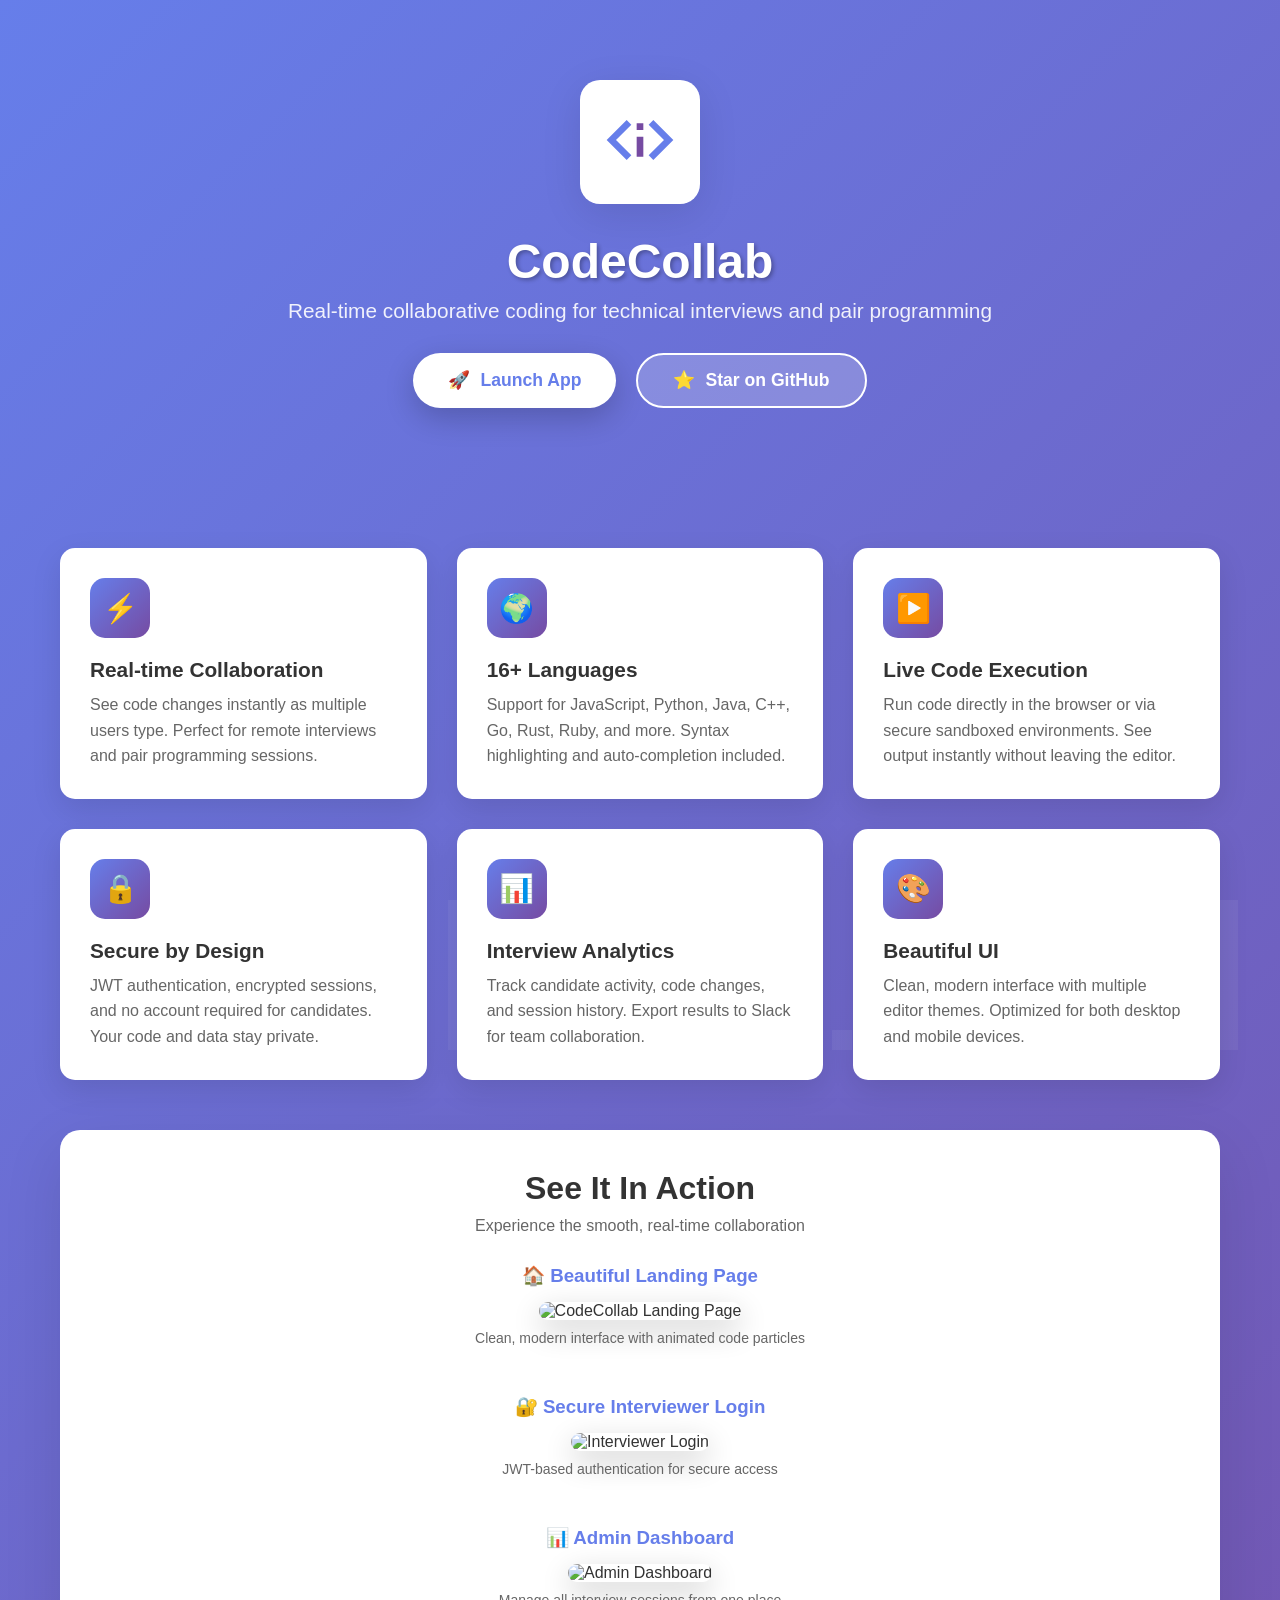
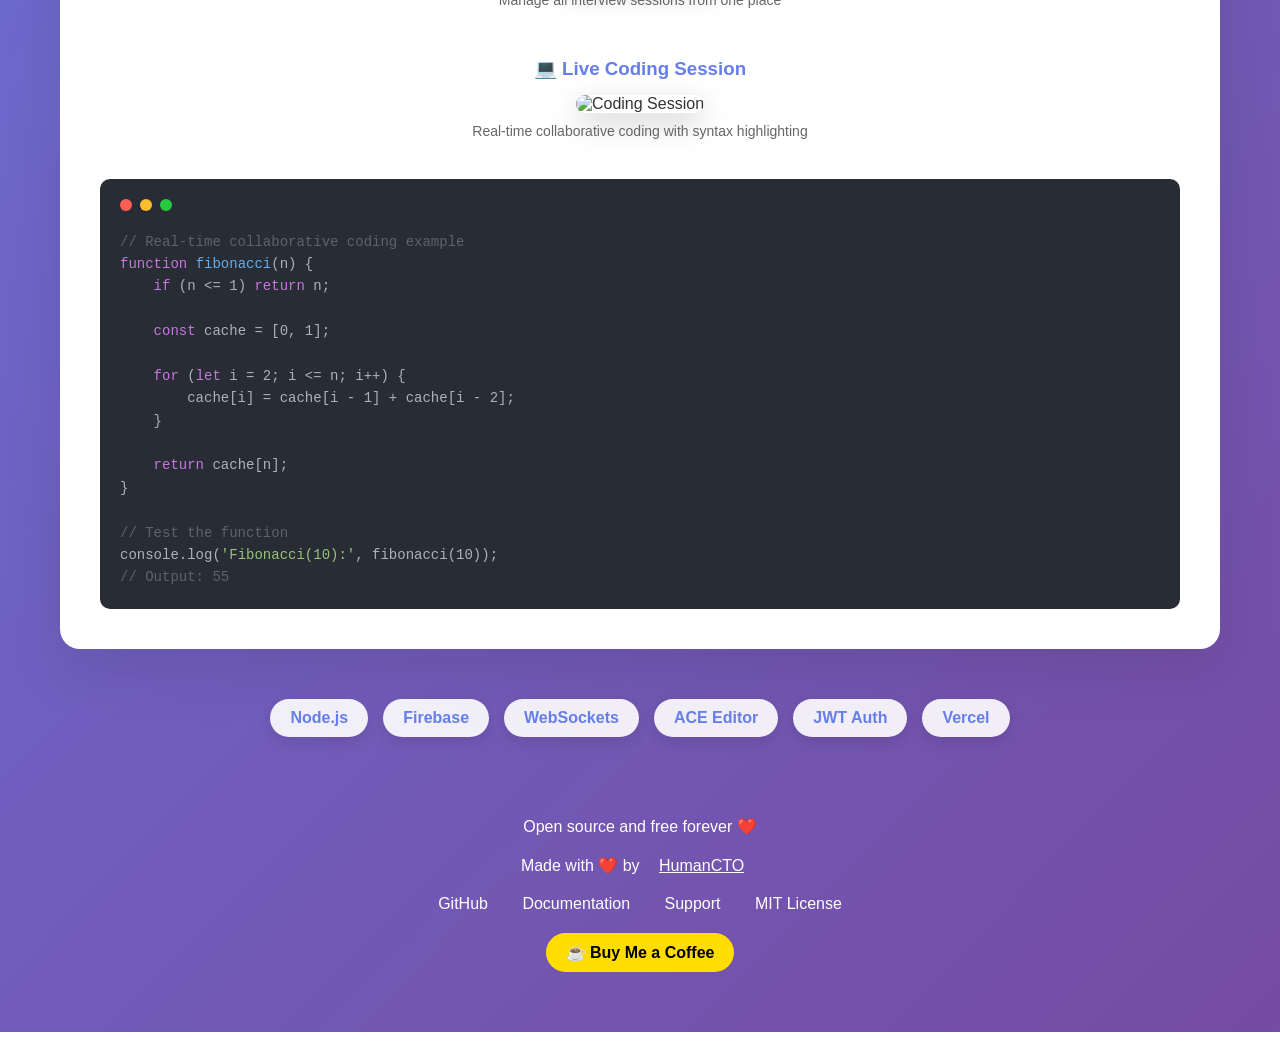
==== index.html @ e61b59e1 "Rebrand to CodeCollab, login page as home" ====
<!DOCTYPE html>
<html lang="en">
<head>
    <meta charset="UTF-8">
    <meta name="viewport" content="width=device-width, initial-scale=1.0">
    <title>CodeCollab - Real-time Collaborative Coding Platform</title>
    <meta name="description" content="A secure, real-time collaborative coding platform for technical interviews and pair programming. Open source and self-hostable.">
    
    <!-- Favicons -->
    <link rel="icon" type="image/png" sizes="32x32" href="images/favicon/favicon-32x32.png">
    <link rel="icon" type="image/png" sizes="16x16" href="images/favicon/favicon-16x16.png">
    
    <style>
        * {
            margin: 0;
            padding: 0;
            box-sizing: border-box;
        }
        
        body {
            font-family: -apple-system, BlinkMacSystemFont, 'Segoe UI', Roboto, Oxygen, Ubuntu, sans-serif;
            background: linear-gradient(135deg, #667eea 0%, #764ba2 100%);
            min-height: 100vh;
            color: #333;
            overflow-x: hidden;
        }
        
        /* Animated background */
        .bg-animation {
            position: fixed;
            width: 100%;
            height: 100%;
            top: 0;
            left: 0;
            z-index: -1;
            opacity: 0.3;
        }
        
        .bg-animation span {
            position: absolute;
            display: block;
            width: 20px;
            height: 20px;
            background: rgba(255, 255, 255, 0.2);
            animation: move 25s infinite;
            bottom: -150px;
        }
        
        .bg-animation span:nth-child(1) {
            left: 25%;
            width: 80px;
            height: 80px;
            animation-delay: 0s;
        }
        
        .bg-animation span:nth-child(2) {
            left: 10%;
            width: 20px;
            height: 20px;
            animation-delay: 2s;
            animation-duration: 12s;
        }
        
        .bg-animation span:nth-child(3) {
            left: 70%;
            width: 120px;
            height: 120px;
            animation-delay: 4s;
        }
        
        .bg-animation span:nth-child(4) {
            left: 40%;
            width: 60px;
            height: 60px;
            animation-delay: 0s;
            animation-duration: 18s;
        }
        
        .bg-animation span:nth-child(5) {
            left: 65%;
            width: 20px;
            height: 20px;
            animation-delay: 0s;
        }
        
        .bg-animation span:nth-child(6) {
            left: 75%;
            width: 110px;
            height: 110px;
            animation-delay: 3s;
        }
        
        .bg-animation span:nth-child(7) {
            left: 35%;
            width: 150px;
            height: 150px;
            animation-delay: 7s;
        }
        
        .bg-animation span:nth-child(8) {
            left: 50%;
            width: 25px;
            height: 25px;
            animation-delay: 15s;
            animation-duration: 45s;
        }
        
        .bg-animation span:nth-child(9) {
            left: 20%;
            width: 15px;
            height: 15px;
            animation-delay: 2s;
            animation-duration: 35s;
        }
        
        .bg-animation span:nth-child(10) {
            left: 85%;
            width: 150px;
            height: 150px;
            animation-delay: 0s;
            animation-duration: 11s;
        }
        
        @keyframes move {
            0% {
                transform: translateY(0) rotate(0deg);
                opacity: 1;
                border-radius: 0;
            }
            100% {
                transform: translateY(-1000px) rotate(720deg);
                opacity: 0;
                border-radius: 50%;
            }
        }
        
        /* Main container */
        .container {
            max-width: 1200px;
            margin: 0 auto;
            padding: 20px;
        }
        
        /* Header */
        header {
            text-align: center;
            padding: 60px 20px 40px;
            animation: fadeInDown 1s ease;
        }
        
        .logo {
            display: inline-block;
            background: white;
            padding: 20px;
            border-radius: 20px;
            box-shadow: 0 10px 40px rgba(0,0,0,0.1);
            margin-bottom: 30px;
            animation: pulse 2s infinite;
        }
        
        @keyframes pulse {
            0%, 100% { transform: scale(1); }
            50% { transform: scale(1.05); }
        }
        
        h1 {
            color: white;
            font-size: 3em;
            margin-bottom: 10px;
            text-shadow: 2px 2px 4px rgba(0,0,0,0.3);
        }
        
        .tagline {
            color: rgba(255,255,255,0.9);
            font-size: 1.3em;
            margin-bottom: 30px;
        }
        
        /* Action buttons */
        .cta-buttons {
            display: flex;
            gap: 20px;
            justify-content: center;
            flex-wrap: wrap;
            margin-bottom: 50px;
            animation: fadeInUp 1s ease 0.3s both;
        }
        
        .btn {
            padding: 15px 35px;
            font-size: 1.1em;
            border: none;
            border-radius: 50px;
            cursor: pointer;
            transition: all 0.3s ease;
            text-decoration: none;
            display: inline-flex;
            align-items: center;
            gap: 10px;
            font-weight: 600;
        }
        
        .btn-primary {
            background: white;
            color: #667eea;
            box-shadow: 0 10px 30px rgba(0,0,0,0.2);
        }
        
        .btn-primary:hover {
            transform: translateY(-3px);
            box-shadow: 0 15px 40px rgba(0,0,0,0.3);
        }
        
        .btn-secondary {
            background: rgba(255,255,255,0.2);
            color: white;
            border: 2px solid white;
        }
        
        .btn-secondary:hover {
            background: white;
            color: #667eea;
        }
        
        /* Features section */
        .features {
            display: grid;
            grid-template-columns: repeat(auto-fit, minmax(300px, 1fr));
            gap: 30px;
            margin: 50px 0;
            animation: fadeIn 1s ease 0.6s both;
        }
        
        .feature-card {
            background: white;
            padding: 30px;
            border-radius: 15px;
            box-shadow: 0 10px 30px rgba(0,0,0,0.1);
            transition: transform 0.3s ease;
        }
        
        .feature-card:hover {
            transform: translateY(-5px);
            box-shadow: 0 15px 40px rgba(0,0,0,0.15);
        }
        
        .feature-icon {
            width: 60px;
            height: 60px;
            background: linear-gradient(135deg, #667eea, #764ba2);
            border-radius: 15px;
            display: flex;
            align-items: center;
            justify-content: center;
            margin-bottom: 20px;
            font-size: 28px;
        }
        
        .feature-card h3 {
            color: #333;
            margin-bottom: 10px;
            font-size: 1.3em;
        }
        
        .feature-card p {
            color: #666;
            line-height: 1.6;
        }
        
        /* Demo section */
        .demo-section {
            background: white;
            border-radius: 20px;
            padding: 40px;
            margin: 50px 0;
            box-shadow: 0 20px 60px rgba(0,0,0,0.1);
            animation: fadeIn 1s ease 0.9s both;
        }
        
        .demo-header {
            text-align: center;
            margin-bottom: 30px;
        }
        
        .demo-header h2 {
            color: #333;
            font-size: 2em;
            margin-bottom: 10px;
        }
        
        .code-preview {
            background: #282c34;
            border-radius: 10px;
            padding: 20px;
            overflow-x: auto;
            position: relative;
        }
        
        .code-header {
            display: flex;
            gap: 8px;
            margin-bottom: 20px;
        }
        
        .code-dot {
            width: 12px;
            height: 12px;
            border-radius: 50%;
        }
        
        .dot-red { background: #ff5f56; }
        .dot-yellow { background: #ffbd2e; }
        .dot-green { background: #27c93f; }
        
        pre {
            color: #abb2bf;
            font-family: 'Monaco', 'Courier New', monospace;
            font-size: 14px;
            line-height: 1.6;
            margin: 0;
        }
        
        .code-comment { color: #5c6370; }
        .code-keyword { color: #c678dd; }
        .code-string { color: #98c379; }
        .code-function { color: #61afef; }
        
        /* Tech stack */
        .tech-stack {
            display: flex;
            flex-wrap: wrap;
            gap: 15px;
            justify-content: center;
            margin: 40px 0;
            animation: fadeIn 1s ease 1.2s both;
        }
        
        .tech-badge {
            background: rgba(255,255,255,0.9);
            padding: 10px 20px;
            border-radius: 25px;
            font-weight: 600;
            color: #667eea;
            box-shadow: 0 5px 15px rgba(0,0,0,0.1);
            transition: transform 0.3s ease;
        }
        
        .tech-badge:hover {
            transform: scale(1.1);
        }
        
        /* Footer */
        footer {
            text-align: center;
            padding: 40px 20px;
            color: white;
            animation: fadeIn 1s ease 1.5s both;
        }
        
        footer a {
            color: white;
            text-decoration: none;
            margin: 0 15px;
            transition: opacity 0.3s ease;
        }
        
        footer a:hover {
            opacity: 0.8;
        }
        
        /* Animations */
        @keyframes fadeInDown {
            from {
                opacity: 0;
                transform: translateY(-30px);
            }
            to {
                opacity: 1;
                transform: translateY(0);
            }
        }
        
        @keyframes fadeInUp {
            from {
                opacity: 0;
                transform: translateY(30px);
            }
            to {
                opacity: 1;
                transform: translateY(0);
            }
        }
        
        @keyframes fadeIn {
            from { opacity: 0; }
            to { opacity: 1; }
        }
        
        /* Responsive */
        @media (max-width: 768px) {
            h1 { font-size: 2em; }
            .tagline { font-size: 1.1em; }
            .features { grid-template-columns: 1fr; }
            .cta-buttons { flex-direction: column; align-items: center; }
            .btn { width: 250px; justify-content: center; }
        }
    </style>
</head>
<body>
    <!-- Animated background -->
    <div class="bg-animation">
        <span></span>
        <span></span>
        <span></span>
        <span></span>
        <span></span>
        <span></span>
        <span></span>
        <span></span>
        <span></span>
        <span></span>
    </div>

    <div class="container">
        <header>
            <div class="logo">
                <svg width="80" height="80" viewBox="0 0 24 24" fill="none">
                    <path d="M9.4 16.6L4.8 12l4.6-4.6L8 6l-6 6 6 6 1.4-1.4zm5.2 0l4.6-4.6-4.6-4.6L16 6l6 6-6 6-1.4-1.4z" fill="#667eea"/>
                    <path d="M11 17h2v-6h-2v6zm0-8h2V7h-2v2z" fill="#764ba2"/>
                </svg>
            </div>
            <h1>CodeCollab</h1>
            <p class="tagline">Real-time collaborative coding for technical interviews and pair programming</p>
            
            <div class="cta-buttons">
                <a href="app.html" class="btn btn-primary">
                    <span>🚀</span>
                    <span>Launch App</span>
                </a>
                <a href="https://github.com/humancto/CollabCode" class="btn btn-secondary">
                    <span>⭐</span>
                    <span>Star on GitHub</span>
                </a>
            </div>
        </header>

        <div class="features">
            <div class="feature-card">
                <div class="feature-icon">⚡</div>
                <h3>Real-time Collaboration</h3>
                <p>See code changes instantly as multiple users type. Perfect for remote interviews and pair programming sessions.</p>
            </div>
            
            <div class="feature-card">
                <div class="feature-icon">🌍</div>
                <h3>16+ Languages</h3>
                <p>Support for JavaScript, Python, Java, C++, Go, Rust, Ruby, and more. Syntax highlighting and auto-completion included.</p>
            </div>
            
            <div class="feature-card">
                <div class="feature-icon">▶️</div>
                <h3>Live Code Execution</h3>
                <p>Run code directly in the browser or via secure sandboxed environments. See output instantly without leaving the editor.</p>
            </div>
            
            <div class="feature-card">
                <div class="feature-icon">🔒</div>
                <h3>Secure by Design</h3>
                <p>JWT authentication, encrypted sessions, and no account required for candidates. Your code and data stay private.</p>
            </div>
            
            <div class="feature-card">
                <div class="feature-icon">📊</div>
                <h3>Interview Analytics</h3>
                <p>Track candidate activity, code changes, and session history. Export results to Slack for team collaboration.</p>
            </div>
            
            <div class="feature-card">
                <div class="feature-icon">🎨</div>
                <h3>Beautiful UI</h3>
                <p>Clean, modern interface with multiple editor themes. Optimized for both desktop and mobile devices.</p>
            </div>
        </div>

        <div class="demo-section">
            <div class="demo-header">
                <h2>See It In Action</h2>
                <p style="color: #666;">Experience the smooth, real-time collaboration</p>
            </div>
            
            <!-- Screenshot Gallery -->
            <div style="margin: 30px 0;">
                <div style="display: grid; grid-template-columns: 1fr; gap: 30px;">
                    <!-- Landing Page Screenshot -->
                    <div style="text-align: center;">
                        <h3 style="color: #667eea; margin-bottom: 15px;">🏠 Beautiful Landing Page</h3>
                        <img src="docs/screenshots/landing-page.png" alt="CodeCollab Landing Page" style="width: 100%; border-radius: 10px; box-shadow: 0 10px 30px rgba(0,0,0,0.2);">
                        <p style="color: #666; margin-top: 10px; font-size: 14px;">Clean, modern interface with animated code particles</p>
                    </div>
                    
                    <!-- Login Screenshot -->
                    <div style="text-align: center; margin-top: 20px;">
                        <h3 style="color: #667eea; margin-bottom: 15px;">🔐 Secure Interviewer Login</h3>
                        <img src="docs/screenshots/interviewer-login2.png" alt="Interviewer Login" style="width: 100%; border-radius: 10px; box-shadow: 0 10px 30px rgba(0,0,0,0.2);">
                        <p style="color: #666; margin-top: 10px; font-size: 14px;">JWT-based authentication for secure access</p>
                    </div>
                    
                    <!-- Admin Dashboard Screenshot -->
                    <div style="text-align: center; margin-top: 20px;">
                        <h3 style="color: #667eea; margin-bottom: 15px;">📊 Admin Dashboard</h3>
                        <img src="docs/screenshots/admin-dashboard.png" alt="Admin Dashboard" style="width: 100%; border-radius: 10px; box-shadow: 0 10px 30px rgba(0,0,0,0.2);">
                        <p style="color: #666; margin-top: 10px; font-size: 14px;">Manage all interview sessions from one place</p>
                    </div>
                    
                    <!-- Coding Session Screenshot -->
                    <div style="text-align: center; margin-top: 20px;">
                        <h3 style="color: #667eea; margin-bottom: 15px;">💻 Live Coding Session</h3>
                        <img src="docs/screenshots/coding-session.png" alt="Coding Session" style="width: 100%; border-radius: 10px; box-shadow: 0 10px 30px rgba(0,0,0,0.2);">
                        <p style="color: #666; margin-top: 10px; font-size: 14px;">Real-time collaborative coding with syntax highlighting</p>
                    </div>
                </div>
            </div>
            
            <div class="code-preview" style="margin-top: 40px;">
                <div class="code-header">
                    <span class="code-dot dot-red"></span>
                    <span class="code-dot dot-yellow"></span>
                    <span class="code-dot dot-green"></span>
                </div>
                <pre><code><span class="code-comment">// Real-time collaborative coding example</span>
<span class="code-keyword">function</span> <span class="code-function">fibonacci</span>(n) {
    <span class="code-keyword">if</span> (n <= 1) <span class="code-keyword">return</span> n;
    
    <span class="code-keyword">const</span> cache = [0, 1];
    
    <span class="code-keyword">for</span> (<span class="code-keyword">let</span> i = 2; i <= n; i++) {
        cache[i] = cache[i - 1] + cache[i - 2];
    }
    
    <span class="code-keyword">return</span> cache[n];
}

<span class="code-comment">// Test the function</span>
console.log(<span class="code-string">'Fibonacci(10):'</span>, fibonacci(10));
<span class="code-comment">// Output: 55</span></code></pre>
            </div>
        </div>

        <div class="tech-stack">
            <span class="tech-badge">Node.js</span>
            <span class="tech-badge">Firebase</span>
            <span class="tech-badge">WebSockets</span>
            <span class="tech-badge">ACE Editor</span>
            <span class="tech-badge">JWT Auth</span>
            <span class="tech-badge">Vercel</span>
        </div>

        <footer>
            <p style="margin-bottom: 20px;">Open source and free forever ❤️</p>
            <p style="margin-bottom: 20px;">Made with ❤️ by <a href="https://www.humancto.com" style="color: white; text-decoration: underline;">HumanCTO</a></p>
            <div style="margin-bottom: 20px;">
                <a href="https://github.com/humancto/CollabCode">GitHub</a>
                <a href="https://github.com/humancto/CollabCode/wiki">Documentation</a>
                <a href="https://github.com/humancto/CollabCode/issues">Support</a>
                <a href="LICENSE">MIT License</a>
            </div>
            <div>
                <a href="https://www.buymeacoffee.com/humancto" style="background: #FFDD00; color: #000; padding: 10px 20px; border-radius: 20px; text-decoration: none; font-weight: bold; display: inline-block;">
                    ☕ Buy Me a Coffee
                </a>
            </div>
        </footer>
    </div>
</body>
</html>
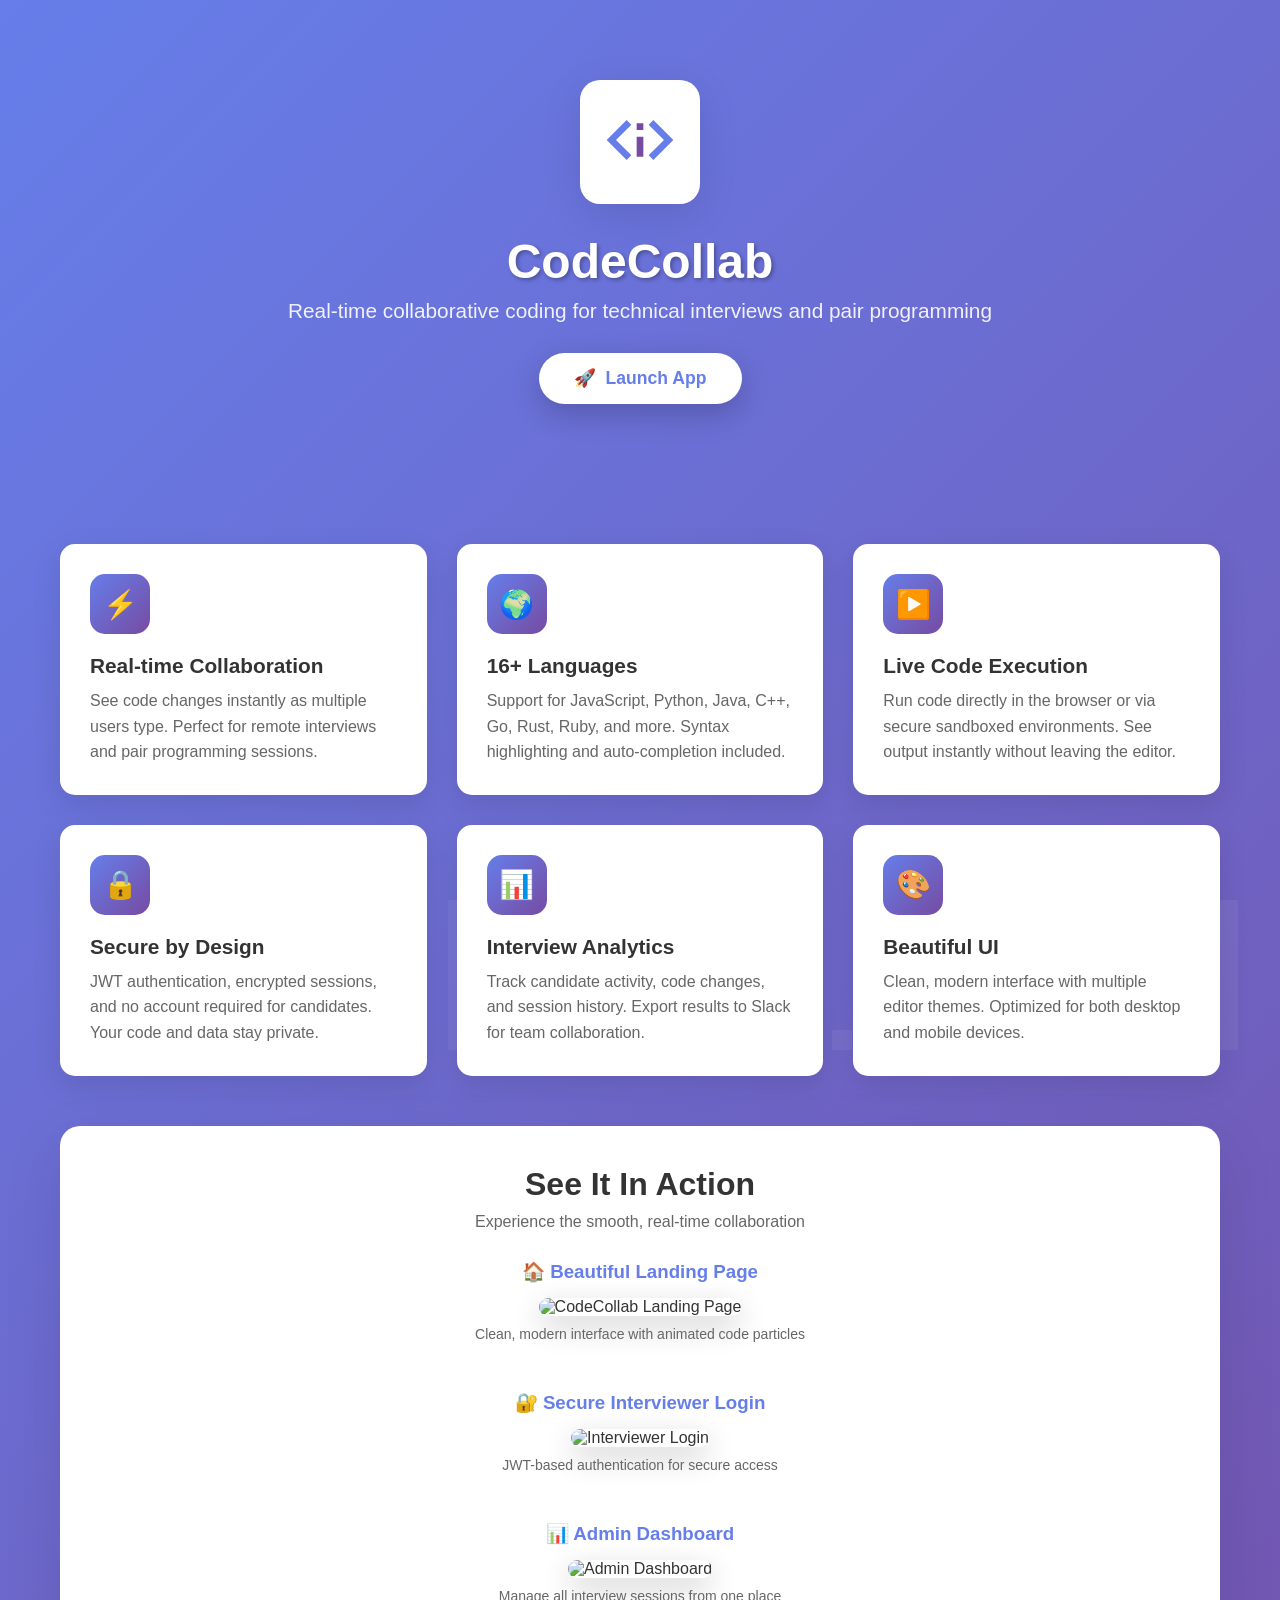
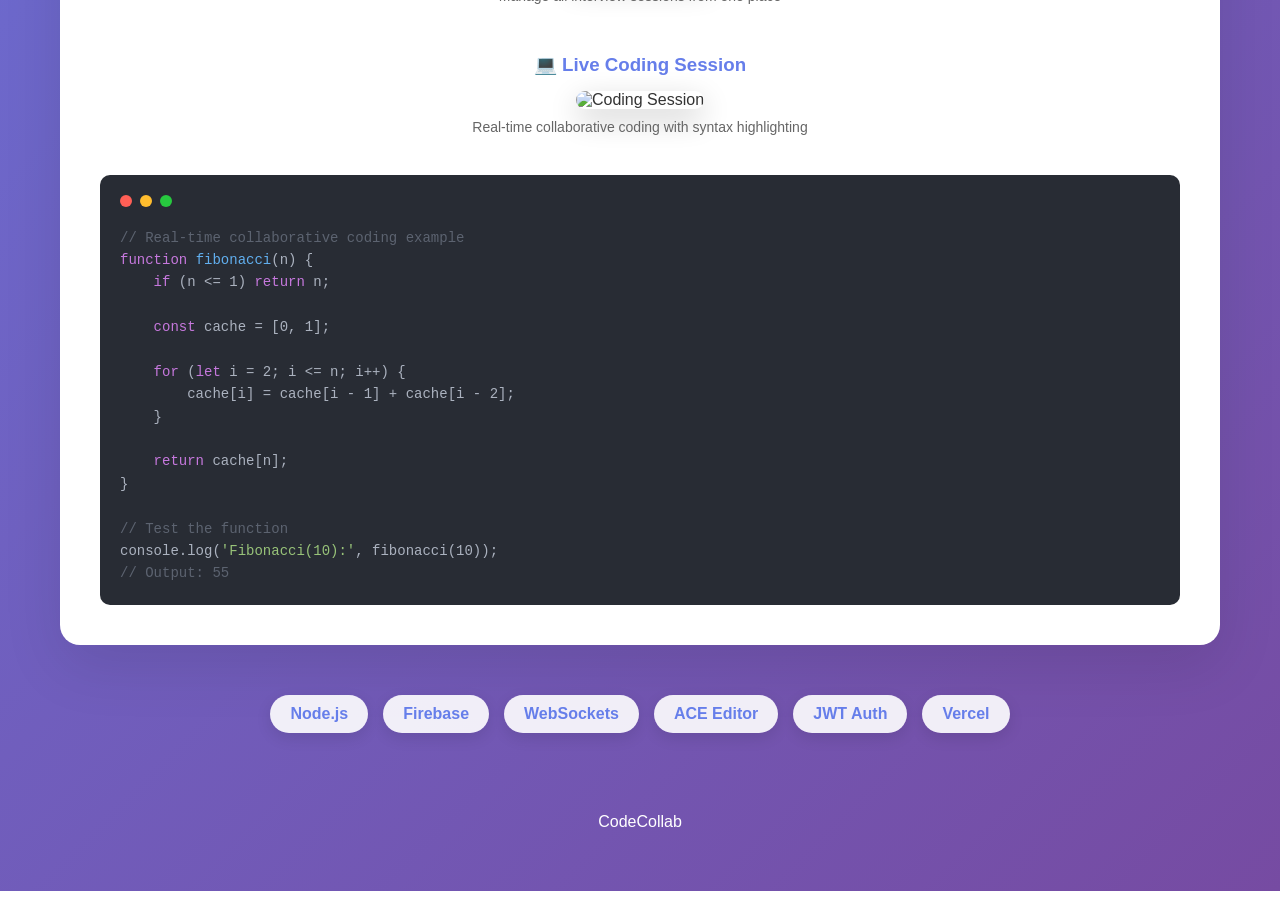
==== commit 40587f28: "Remove HumanCTO credit, links and GitHub button from index.html" ====
--- a/index.html
+++ b/index.html
@@ -436,10 +436,6 @@
                 <a href="app.html" class="btn btn-primary">
                     <span>🚀</span>
                     <span>Launch App</span>
-                </a>
-                <a href="https://github.com/humancto/CollabCode" class="btn btn-secondary">
-                    <span>⭐</span>
-                    <span>Star on GitHub</span>
                 </a>
             </div>
         </header>
@@ -556,19 +552,7 @@
         </div>
 
         <footer>
-            <p style="margin-bottom: 20px;">Open source and free forever ❤️</p>
-            <p style="margin-bottom: 20px;">Made with ❤️ by <a href="https://www.humancto.com" style="color: white; text-decoration: underline;">HumanCTO</a></p>
-            <div style="margin-bottom: 20px;">
-                <a href="https://github.com/humancto/CollabCode">GitHub</a>
-                <a href="https://github.com/humancto/CollabCode/wiki">Documentation</a>
-                <a href="https://github.com/humancto/CollabCode/issues">Support</a>
-                <a href="LICENSE">MIT License</a>
-            </div>
-            <div>
-                <a href="https://www.buymeacoffee.com/humancto" style="background: #FFDD00; color: #000; padding: 10px 20px; border-radius: 20px; text-decoration: none; font-weight: bold; display: inline-block;">
-                    ☕ Buy Me a Coffee
-                </a>
-            </div>
+            <p>CodeCollab</p>
         </footer>
     </div>
 </body>
